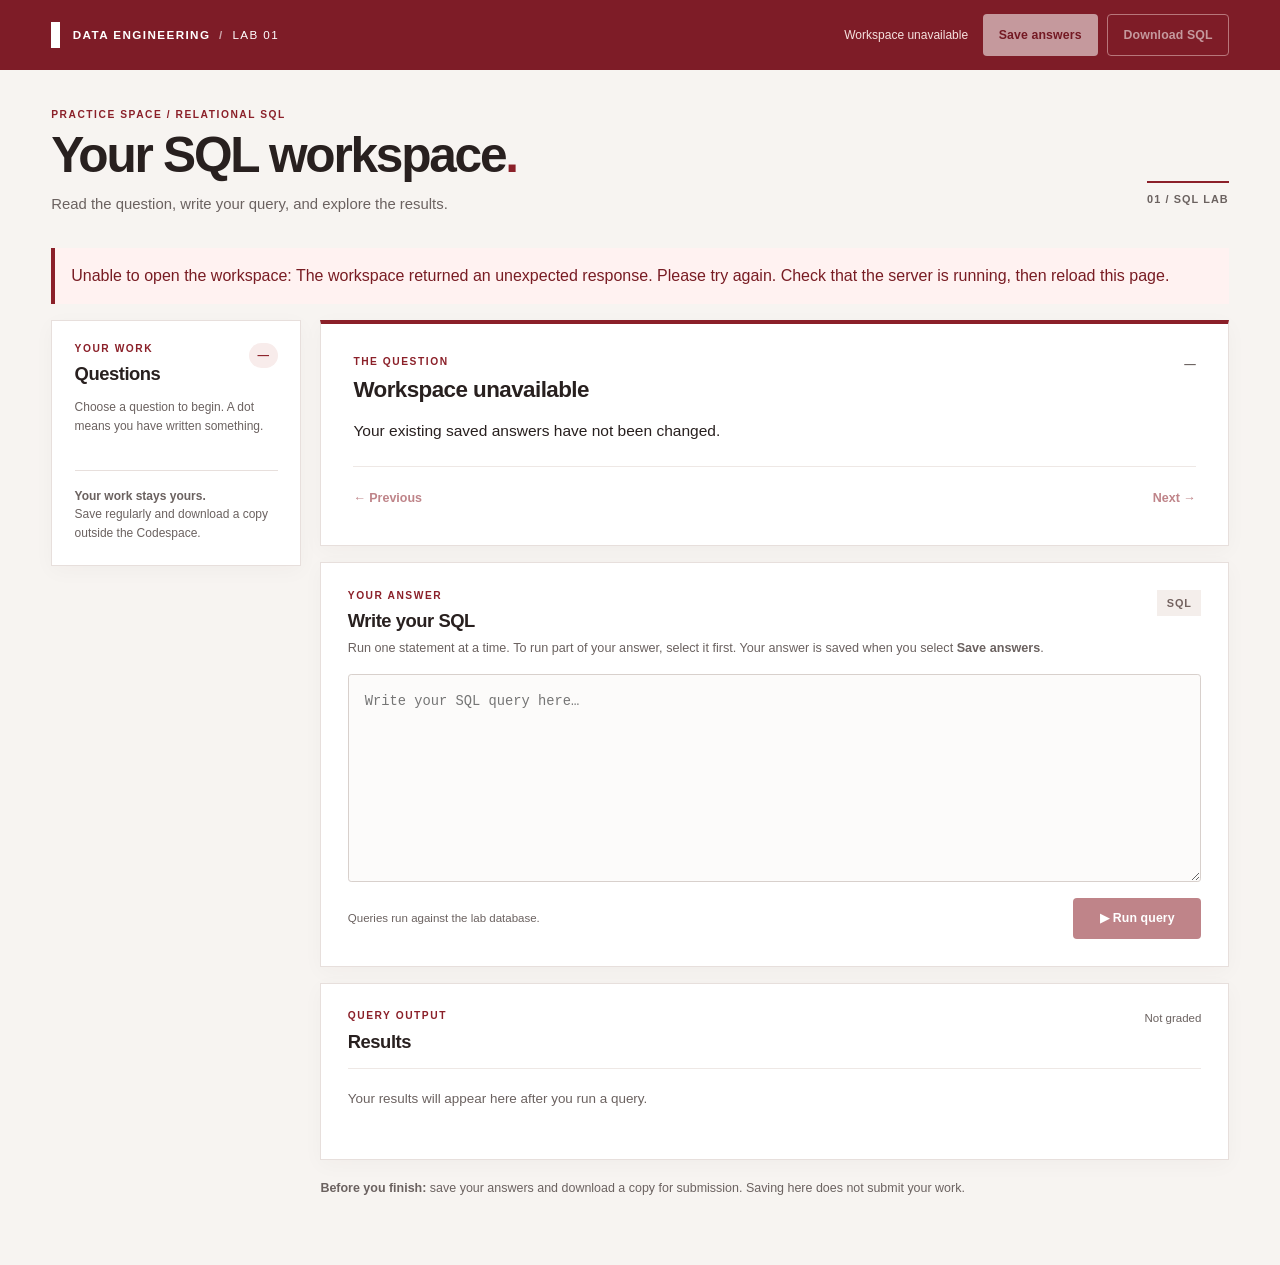
==== labs/01-relational-sql/workspace/index.html @ 9baa9b18 "Add guided SQL workspace for lab 01" ====
<!doctype html>
<html lang="en">
<head>
  <meta charset="utf-8">
  <meta name="viewport" content="width=device-width, initial-scale=1">
  <meta name="color-scheme" content="light">
  <title>SQL workspace · Data Engineering</title>
  <link rel="stylesheet" href="style.css">
  <script src="app.js" defer></script>
</head>
<body>
  <a class="skip-link" href="#workspace">Skip to question</a>
  <header class="site-header">
    <div class="brand"><span class="brand-mark" aria-hidden="true"></span><span>DATA ENGINEERING <span class="brand-divider">/</span> <span class="brand-subtitle">LAB 01</span></span></div>
    <div class="header-actions">
      <span id="save-status" class="save-status" role="status" aria-live="polite">Loading workspace…</span>
      <button id="save-button" class="button button-light" type="button" disabled>Save answers</button>
      <button id="export-button" class="button button-outline-light" type="button" disabled>Download SQL</button>
    </div>
  </header>

  <main id="workspace" class="workspace" tabindex="-1">
    <div class="page-intro">
      <div><p class="eyebrow">PRACTICE SPACE <span aria-hidden="true">/</span> RELATIONAL SQL</p><h1>Your SQL workspace<span class="heading-dot">.</span></h1><p class="intro-copy">Read the question, write your query, and explore the results.</p></div>
      <span class="intro-badge">01 <span aria-hidden="true">/</span> SQL LAB</span>
    </div>
    <div id="load-error" class="alert alert-error" role="alert" hidden></div>
    <div id="save-error" class="alert alert-error" role="alert" hidden></div>
    <div class="layout">
      <aside class="question-list-panel" aria-labelledby="question-list-title">
        <div class="panel-heading"><div><p class="eyebrow">YOUR WORK</p><h2 id="question-list-title">Questions</h2></div><span id="question-total" class="count-pill">—</span></div>
        <p class="sidebar-note">Choose a question to begin. A dot means you have written something.</p>
        <nav aria-label="Lab questions"><ol id="question-list" class="question-list"></ol></nav>
        <div class="sidebar-note sidebar-bottom"><strong>Your work stays yours.</strong><br>Save regularly and download a copy outside the Codespace.</div>
      </aside>

      <div class="content-column">
        <section class="question-card" aria-labelledby="question-title">
          <div class="question-meta"><p class="eyebrow">THE QUESTION</p><span id="question-counter" class="question-counter">—</span></div>
          <h2 id="question-title">Getting your questions ready</h2>
          <div id="question-text" class="question-text">Connecting to the lab workspace…</div>
          <div id="hint-container" class="hint-container" hidden>
            <button id="hint-toggle" class="hint-toggle" type="button" aria-expanded="false" aria-controls="hint-text">Show hint <span aria-hidden="true">＋</span></button>
            <p id="hint-text" class="hint-text" hidden></p>
          </div>
          <div class="question-nav"><button id="previous-button" class="text-button" type="button" disabled>← Previous</button><button id="next-button" class="text-button" type="button" disabled>Next →</button></div>
        </section>

        <section class="editor-card" aria-labelledby="editor-title">
          <div class="section-heading"><div><p class="eyebrow">YOUR ANSWER</p><h2 id="editor-title">Write your SQL</h2><p class="helper">Run one statement at a time. To run part of your answer, select it first. Your answer is saved when you select <strong>Save answers</strong>.</p></div><span class="sql-chip">SQL</span></div>
          <label class="sr-only" for="sql-input">SQL answer for the selected question</label>
          <textarea id="sql-input" spellcheck="false" autocomplete="off" autocapitalize="off" placeholder="Write your SQL query here…" disabled></textarea>
          <div class="editor-footer"><span class="editor-tip">Queries run against the lab database.</span><button id="run-button" class="button button-primary" type="button" disabled><span aria-hidden="true">▶</span> Run query</button></div>
        </section>

        <section class="results-card" aria-labelledby="results-title">
          <div class="results-heading"><div><p class="eyebrow">QUERY OUTPUT</p><h2 id="results-title">Results</h2></div><span class="result-note">Not graded</span></div>
          <div id="results" class="results" role="region" aria-live="polite" aria-label="Query results"><p class="empty-state">Your results will appear here after you run a query.</p></div>
        </section>
        <p class="backup-note"><strong>Before you finish:</strong> save your answers and download a copy for submission. Saving here does not submit your work.</p>
      </div>
    </div>
  </main>
</body>
</html>
---- labs/01-relational-sql/workspace/style.css ----
:root { color-scheme:light; --ink:#28201f; --muted:#6b6260; --line:#e7dfdc; --wine:#8b2029; --wine-dark:#6c1720; --paper:#fff; --canvas:#f7f4f1; }
* { box-sizing:border-box; }
body { margin:0; color:var(--ink); background:var(--canvas); font-family:"Helvetica Neue",Arial,sans-serif; line-height:1.5; }
button,textarea { font:inherit; }
button { cursor:pointer; }
button:disabled { cursor:not-allowed; opacity:.55; }
:focus-visible { outline:3px solid #ce8276; outline-offset:3px; }
.skip-link { position:absolute; top:-6rem; left:1rem; z-index:10; padding:.7rem; color:#fff; background:#1e1717; }
.skip-link:focus { top:1rem; }
.site-header { min-height:4.4rem; display:flex; justify-content:space-between; align-items:center; gap:1.25rem; padding:.85rem clamp(1rem,4vw,4rem); background:#7e1c27; color:#fff; }
.brand { display:flex; align-items:center; gap:.8rem; font-size:.73rem; font-weight:800; letter-spacing:.12em; white-space:nowrap; }
.brand-mark { width:.55rem; height:1.6rem; background:#fff; }
.brand-divider { opacity:.6; padding:0 .25rem; }
.brand-subtitle { font-weight:500; }
.header-actions { display:flex; align-items:center; justify-content:flex-end; flex-wrap:wrap; gap:.6rem; }
.save-status { color:#f6e1df; font-size:.75rem; margin-right:.3rem; }
.button { min-height:2.6rem; padding:.62rem .95rem; border:1px solid transparent; border-radius:.25rem; font-size:.77rem; font-weight:750; letter-spacing:.01em; }
.button-light { color:var(--wine-dark); background:#fff; }
.button-outline-light { color:#fff; border-color:#e8c2c1; background:transparent; }
.button-outline-light:hover:not(:disabled) { background:#9c3841; }
.button-primary { background:var(--wine); color:#fff; min-width:8rem; }
.button-primary:hover:not(:disabled) { background:var(--wine-dark); }
.workspace { max-width:1500px; margin:auto; padding:clamp(1.25rem,3vw,3rem) clamp(1rem,4vw,4rem) 4rem; }
.page-intro { display:flex; justify-content:space-between; align-items:flex-end; gap:1rem; margin-bottom:2rem; }
.eyebrow { margin:0 0 .45rem; color:var(--wine); font-size:.64rem; font-weight:800; letter-spacing:.15em; line-height:1.2; }
.page-intro h1 { margin:0; font-size:clamp(2rem,4vw,3.1rem); line-height:1.1; letter-spacing:-.045em; }
.heading-dot { color:var(--wine); }
.intro-copy { margin:.65rem 0 0; color:var(--muted); font-size:.93rem; }
.intro-badge { border-top:2px solid var(--wine); padding:.5rem 0; color:var(--muted); font-size:.68rem; font-weight:700; letter-spacing:.1em; white-space:nowrap; }
.layout { display:grid; grid-template-columns:minmax(190px,250px) minmax(0,1fr); align-items:start; gap:1.2rem; }
.question-list-panel,.question-card,.editor-card,.results-card { background:var(--paper); border:1px solid var(--line); box-shadow:0 5px 20px rgba(52,32,28,.03); }
.question-list-panel { padding:1.4rem; }
.panel-heading,.question-meta,.section-heading,.results-heading { display:flex; justify-content:space-between; align-items:flex-start; gap:1rem; }
h2 { margin:0; font-size:1.15rem; line-height:1.3; letter-spacing:-.025em; }
.count-pill { padding:.25rem .55rem; border-radius:1rem; color:var(--wine); background:#f8eceb; font-size:.72rem; font-weight:700; }
.sidebar-note { color:var(--muted); font-size:.75rem; line-height:1.55; }
.sidebar-bottom { border-top:1px solid var(--line); margin:1rem 0 0; padding-top:1rem; }
.question-list { list-style:none; padding:0; margin:1.15rem 0 0; display:grid; gap:.2rem; }
.question-list button { width:100%; min-height:2.65rem; display:flex; align-items:center; justify-content:space-between; gap:.5rem; padding:.5rem .65rem; border:0; border-left:3px solid transparent; background:transparent; color:#504746; text-align:left; font-size:.79rem; }
.question-list button:hover { background:#f9f4f2; }
.question-list button[aria-current="step"] { color:var(--wine-dark); background:#f9eeec; border-left-color:var(--wine); font-weight:700; }
.question-number { color:var(--wine); font-size:.69rem; font-weight:800; margin-right:.55rem; }
.draft-dot { color:var(--wine); font-size:1rem; line-height:1; }
.content-column { min-width:0; display:grid; gap:1rem; }
.question-card { padding:clamp(1.3rem,3vw,2rem); border-top:4px solid var(--wine); }
.question-counter { color:var(--muted); font-size:.72rem; font-weight:700; }
.question-card h2 { font-size:1.4rem; }
.question-text { margin:.85rem 0 0; max-width:82ch; font-size:.97rem; line-height:1.7; white-space:pre-wrap; overflow-wrap:anywhere; }
.hint-container { margin-top:1.2rem; }
.hint-toggle { display:inline-flex; align-items:center; gap:.55rem; border:1px solid #e8d8d5; border-radius:.2rem; padding:.5rem .7rem; background:#fbf6f4; color:var(--wine); font-size:.75rem; font-weight:700; }
.hint-toggle:hover { background:#f4e8e5; }
.hint-text { max-width:76ch; margin:.65rem 0 0; padding:.8rem 1rem; border-left:3px solid #c17d72; color:#584845; background:#faf5f2; font-size:.86rem; line-height:1.6; }
.question-nav { display:flex; justify-content:space-between; margin-top:1.4rem; padding-top:1rem; border-top:1px solid #eee8e5; }
.text-button { border:0; background:none; color:var(--wine); font-size:.78rem; font-weight:700; padding:.35rem 0; }
.editor-card,.results-card { padding:clamp(1.2rem,2.5vw,1.65rem); }
.helper { color:var(--muted); font-size:.79rem; margin:.35rem 0 1rem; }
.sql-chip { padding:.3rem .6rem; background:#f4eeeb; color:#73625f; font-size:.68rem; font-weight:800; letter-spacing:.08em; }
textarea { display:block; width:100%; min-height:13rem; resize:vertical; padding:1rem; border:1px solid #d8d0cc; border-radius:.2rem; color:#242122; background:#fcfbfa; font-family:ui-monospace,SFMono-Regular,Consolas,"Liberation Mono",monospace; font-size:.86rem; line-height:1.6; tab-size:2; }
textarea:focus { border-color:var(--wine); }
.editor-footer { display:flex; align-items:center; justify-content:space-between; gap:1rem; margin-top:1rem; }
.editor-tip,.result-note { color:var(--muted); font-size:.72rem; }
.results-heading { padding-bottom:.9rem; border-bottom:1px solid #eee8e5; }
.results { min-height:4rem; padding:.4rem 0 0; overflow-x:auto; font-size:.84rem; }
.empty-state { color:var(--muted); margin:.85rem 0; }
.alert { padding:1rem; margin:0 0 1rem; border-left:4px solid var(--wine); }
.alert-error,.query-error { color:#781c23; background:#fff2f1; }
.query-error { padding:.8rem; white-space:pre-wrap; overflow-wrap:anywhere; }
.results table { border-collapse:collapse; width:100%; margin:.4rem 0; text-align:left; }
.results th,.results td { padding:.55rem .7rem; border-bottom:1px solid var(--line); white-space:pre-wrap; overflow-wrap:anywhere; vertical-align:top; }
.results th { color:#5e5351; background:#faf7f5; font-size:.73rem; }
.null-value { color:#8c8380; font-style:italic; }
.backup-note { color:var(--muted); font-size:.78rem; margin:.2rem 0; }
.sr-only { position:absolute; width:1px; height:1px; padding:0; margin:-1px; overflow:hidden; clip:rect(0,0,0,0); white-space:nowrap; border:0; }
[hidden] { display:none !important; }
@media(max-width:800px) { .site-header { align-items:flex-start; flex-direction:column; } .header-actions { justify-content:flex-start; } .layout { grid-template-columns:1fr; } .question-list { grid-template-columns:repeat(auto-fill,minmax(120px,1fr)); } .sidebar-bottom { display:none; } .question-list-panel { padding:1.1rem; } }
@media(max-width:500px) { .intro-badge { display:none; } .save-status { width:100%; } .editor-footer { align-items:flex-start; flex-direction:column; } .button-primary { width:100%; } }
@media(prefers-reduced-motion:reduce) { *,*::before,*::after { scroll-behavior:auto !important; } }
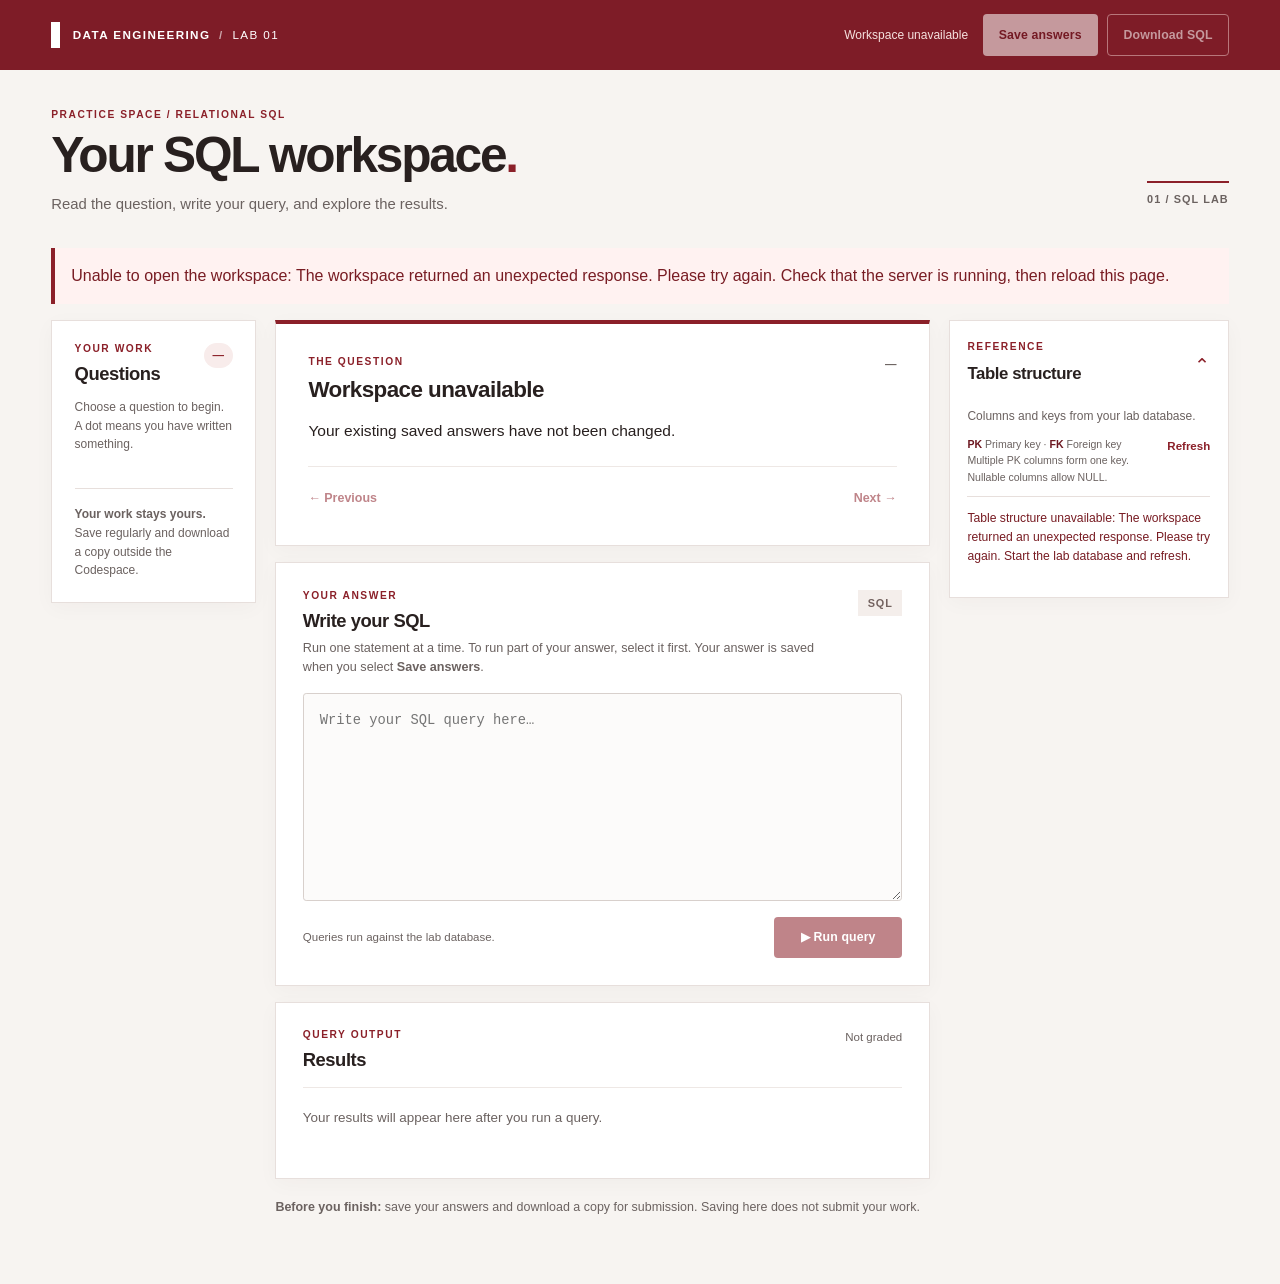
==== commit cb79b194: "Show live table structure in SQL workspace" ====
--- a/labs/01-relational-sql/workspace/index.html
+++ b/labs/01-relational-sql/workspace/index.html
@@ -34,6 +34,17 @@
         <div class="sidebar-note sidebar-bottom"><strong>Your work stays yours.</strong><br>Save regularly and download a copy outside the Codespace.</div>
       </aside>
 
+      <aside class="schema-panel" aria-label="Database schema reference">
+        <details id="schema-disclosure" class="schema-disclosure">
+          <summary class="schema-summary"><span><span class="eyebrow schema-eyebrow">REFERENCE</span><span class="schema-title">Table structure</span></span><span class="schema-chevron" aria-hidden="true">⌄</span></summary>
+          <div class="schema-body">
+            <p class="schema-intro">Columns and keys from your lab database.</p>
+            <div class="schema-toolbar"><span class="schema-legend"><abbr title="Primary key">PK</abbr> Primary key · <abbr title="Foreign key">FK</abbr> Foreign key<br>Multiple PK columns form one key. Nullable columns allow NULL.</span><button id="schema-refresh" class="schema-refresh" type="button">Refresh</button></div>
+            <div id="schema-content" class="schema-content" aria-live="polite"><p class="schema-message">Loading table structure…</p></div>
+          </div>
+        </details>
+      </aside>
+
       <div class="content-column">
         <section class="question-card" aria-labelledby="question-title">
           <div class="question-meta"><p class="eyebrow">THE QUESTION</p><span id="question-counter" class="question-counter">—</span></div>
--- a/labs/01-relational-sql/workspace/style.css
+++ b/labs/01-relational-sql/workspace/style.css
@@ -27,9 +27,38 @@
 .heading-dot { color:var(--wine); }
 .intro-copy { margin:.65rem 0 0; color:var(--muted); font-size:.93rem; }
 .intro-badge { border-top:2px solid var(--wine); padding:.5rem 0; color:var(--muted); font-size:.68rem; font-weight:700; letter-spacing:.1em; white-space:nowrap; }
-.layout { display:grid; grid-template-columns:minmax(190px,250px) minmax(0,1fr); align-items:start; gap:1.2rem; }
+.layout { display:grid; grid-template-columns:minmax(160px,205px) minmax(0,1fr) minmax(230px,280px); grid-template-areas:'questions workspace schema'; align-items:start; gap:1.2rem; }
 .question-list-panel,.question-card,.editor-card,.results-card { background:var(--paper); border:1px solid var(--line); box-shadow:0 5px 20px rgba(52,32,28,.03); }
-.question-list-panel { padding:1.4rem; }
+.question-list-panel { grid-area:questions; padding:1.4rem; }
+.schema-panel { grid-area:schema; min-width:0; position:sticky; top:1rem; max-height:calc(100vh - 2rem); overflow-y:auto; background:var(--paper); border:1px solid var(--line); box-shadow:0 5px 20px rgba(52,32,28,.03); }
+.schema-disclosure > summary { list-style:none; }
+.schema-disclosure > summary::-webkit-details-marker { display:none; }
+.schema-summary { display:flex; align-items:center; justify-content:space-between; gap:.75rem; padding:1.3rem 1.1rem; cursor:pointer; }
+.schema-summary:hover { background:#faf6f4; }
+.schema-eyebrow,.schema-title { display:block; }
+.schema-title { color:var(--ink); font-size:1.05rem; font-weight:700; letter-spacing:-.025em; }
+.schema-chevron { color:var(--wine); font-size:1.2rem; transition:transform .16s ease; }
+.schema-disclosure[open] .schema-chevron { transform:rotate(180deg); }
+.schema-body { padding:0 1.1rem 1.2rem; }
+.schema-intro { margin:0 0 .7rem; color:var(--muted); font-size:.75rem; }
+.schema-toolbar { display:flex; align-items:flex-start; justify-content:space-between; gap:.5rem; padding-bottom:.7rem; border-bottom:1px solid var(--line); }
+.schema-legend { color:var(--muted); font-size:.66rem; line-height:1.55; }
+.schema-legend abbr { color:var(--wine-dark); font-weight:800; text-decoration:none; }
+.schema-refresh { border:0; padding:.15rem 0; background:transparent; color:var(--wine); font-size:.72rem; font-weight:700; }
+.schema-refresh:hover:not(:disabled) { text-decoration:underline; }
+.schema-table { padding:.75rem 0 .35rem; border-bottom:1px solid #eee8e5; }
+.schema-table:last-child { border-bottom:0; }
+.schema-table-name { margin:0 0 .45rem; color:var(--wine-dark); font-family:ui-monospace,SFMono-Regular,Consolas,"Liberation Mono",monospace; font-size:.8rem; overflow-wrap:anywhere; }
+.schema-column-list { list-style:none; margin:0; padding:0; }
+.schema-column-list li { padding:.35rem 0; }
+.schema-column-top { display:flex; justify-content:space-between; gap:.35rem; align-items:baseline; }
+.schema-column-name { color:var(--ink); font-size:.75rem; overflow-wrap:anywhere; }
+.schema-badges { display:inline-flex; gap:.25rem; flex-shrink:0; }
+.schema-key { display:inline-block; border-radius:.15rem; padding:.05rem .25rem; background:#f6eae8; color:var(--wine-dark); font-size:.62rem; font-weight:800; text-decoration:none; }
+.schema-column-type,.schema-reference { display:block; color:var(--muted); font-size:.66rem; overflow-wrap:anywhere; }
+.schema-reference { color:#64514c; }
+.schema-message { color:var(--muted); font-size:.76rem; line-height:1.55; }
+.schema-error { color:#781c23; }
 .panel-heading,.question-meta,.section-heading,.results-heading { display:flex; justify-content:space-between; align-items:flex-start; gap:1rem; }
 h2 { margin:0; font-size:1.15rem; line-height:1.3; letter-spacing:-.025em; }
 .count-pill { padding:.25rem .55rem; border-radius:1rem; color:var(--wine); background:#f8eceb; font-size:.72rem; font-weight:700; }
@@ -41,7 +70,7 @@
 .question-list button[aria-current="step"] { color:var(--wine-dark); background:#f9eeec; border-left-color:var(--wine); font-weight:700; }
 .question-number { color:var(--wine); font-size:.69rem; font-weight:800; margin-right:.55rem; }
 .draft-dot { color:var(--wine); font-size:1rem; line-height:1; }
-.content-column { min-width:0; display:grid; gap:1rem; }
+.content-column { grid-area:workspace; min-width:0; display:grid; gap:1rem; }
 .question-card { padding:clamp(1.3rem,3vw,2rem); border-top:4px solid var(--wine); }
 .question-counter { color:var(--muted); font-size:.72rem; font-weight:700; }
 .question-card h2 { font-size:1.4rem; }
@@ -72,6 +101,7 @@
 .backup-note { color:var(--muted); font-size:.78rem; margin:.2rem 0; }
 .sr-only { position:absolute; width:1px; height:1px; padding:0; margin:-1px; overflow:hidden; clip:rect(0,0,0,0); white-space:nowrap; border:0; }
 [hidden] { display:none !important; }
-@media(max-width:800px) { .site-header { align-items:flex-start; flex-direction:column; } .header-actions { justify-content:flex-start; } .layout { grid-template-columns:1fr; } .question-list { grid-template-columns:repeat(auto-fill,minmax(120px,1fr)); } .sidebar-bottom { display:none; } .question-list-panel { padding:1.1rem; } }
+@media(max-width:1000px) { .layout { grid-template-columns:minmax(155px,200px) minmax(0,1fr); grid-template-areas:'questions schema' 'questions workspace'; } .schema-panel { position:static; max-height:none; } }
+@media(max-width:800px) { .site-header { align-items:flex-start; flex-direction:column; } .header-actions { justify-content:flex-start; } .layout { grid-template-columns:1fr; grid-template-areas:'questions' 'schema' 'workspace'; } .question-list { grid-template-columns:repeat(auto-fill,minmax(120px,1fr)); } .sidebar-bottom { display:none; } .question-list-panel { padding:1.1rem; } }
 @media(max-width:500px) { .intro-badge { display:none; } .save-status { width:100%; } .editor-footer { align-items:flex-start; flex-direction:column; } .button-primary { width:100%; } }
 @media(prefers-reduced-motion:reduce) { *,*::before,*::after { scroll-behavior:auto !important; } }
